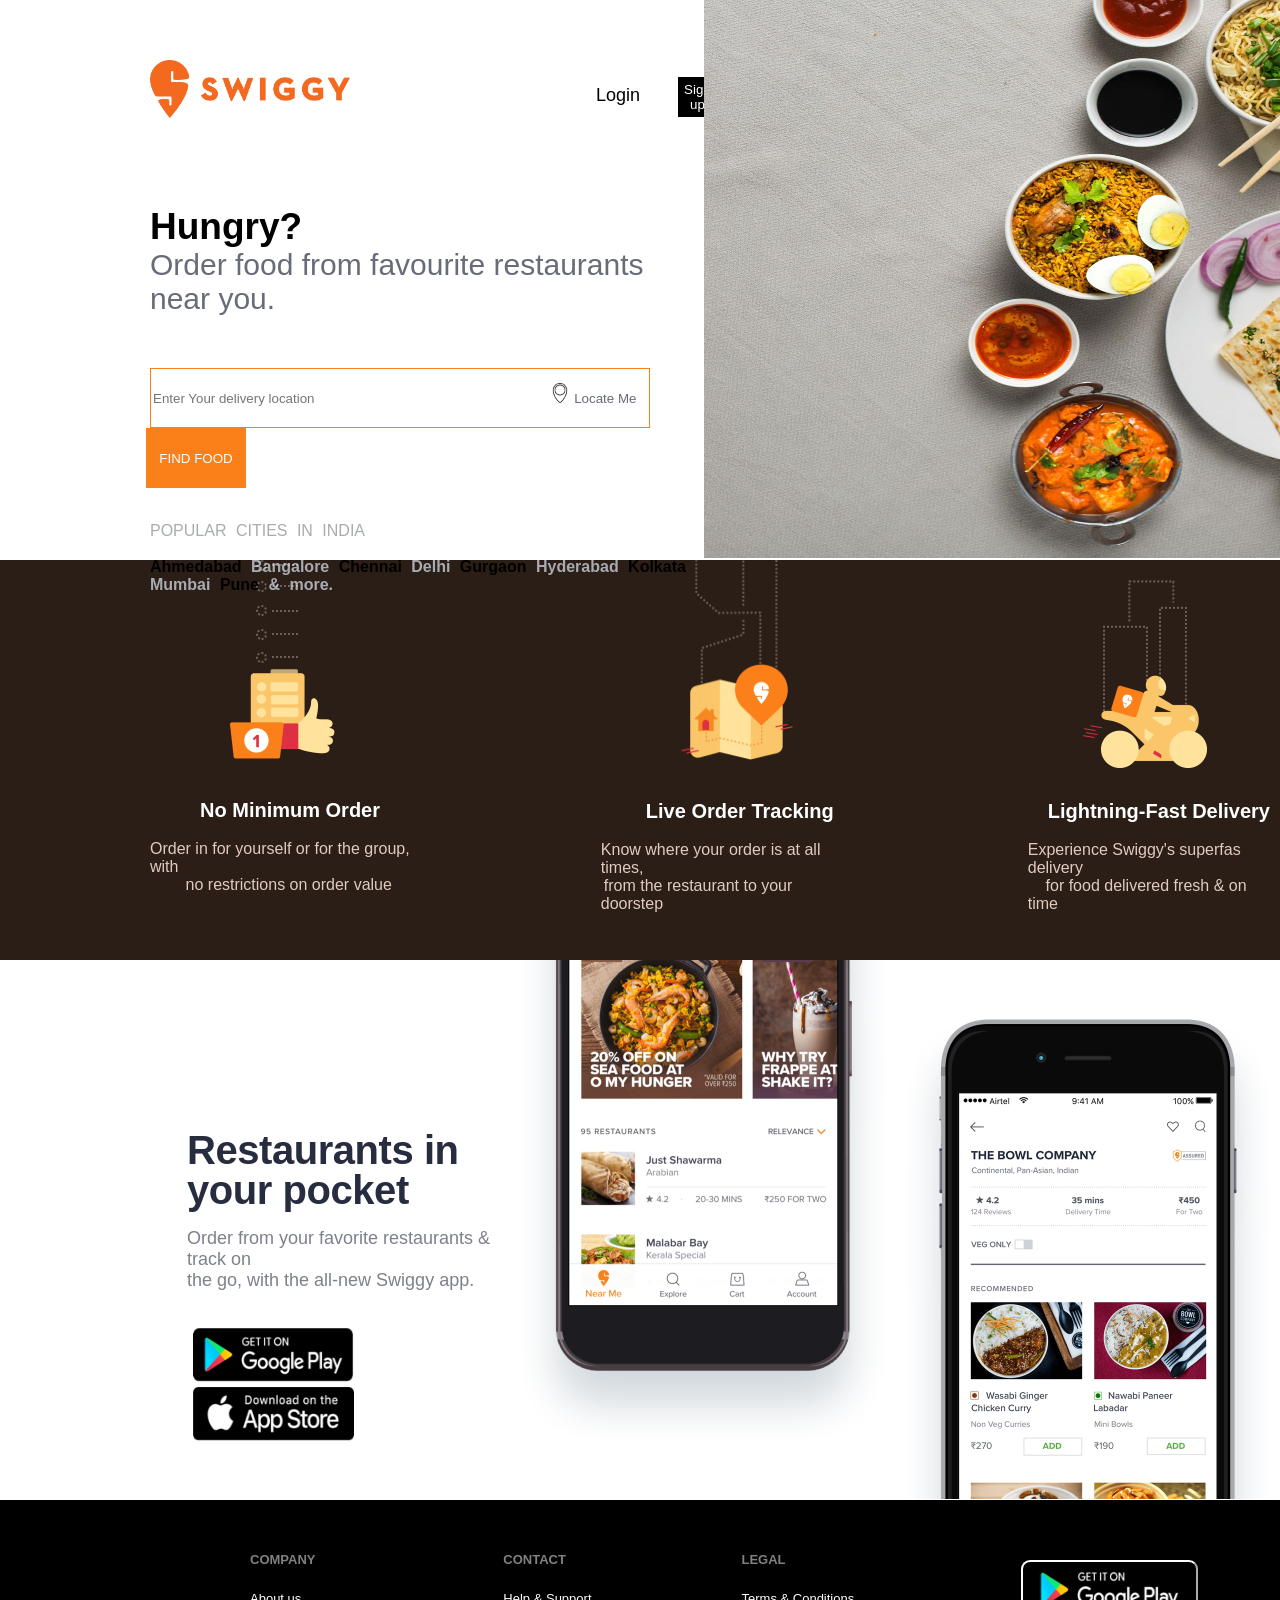
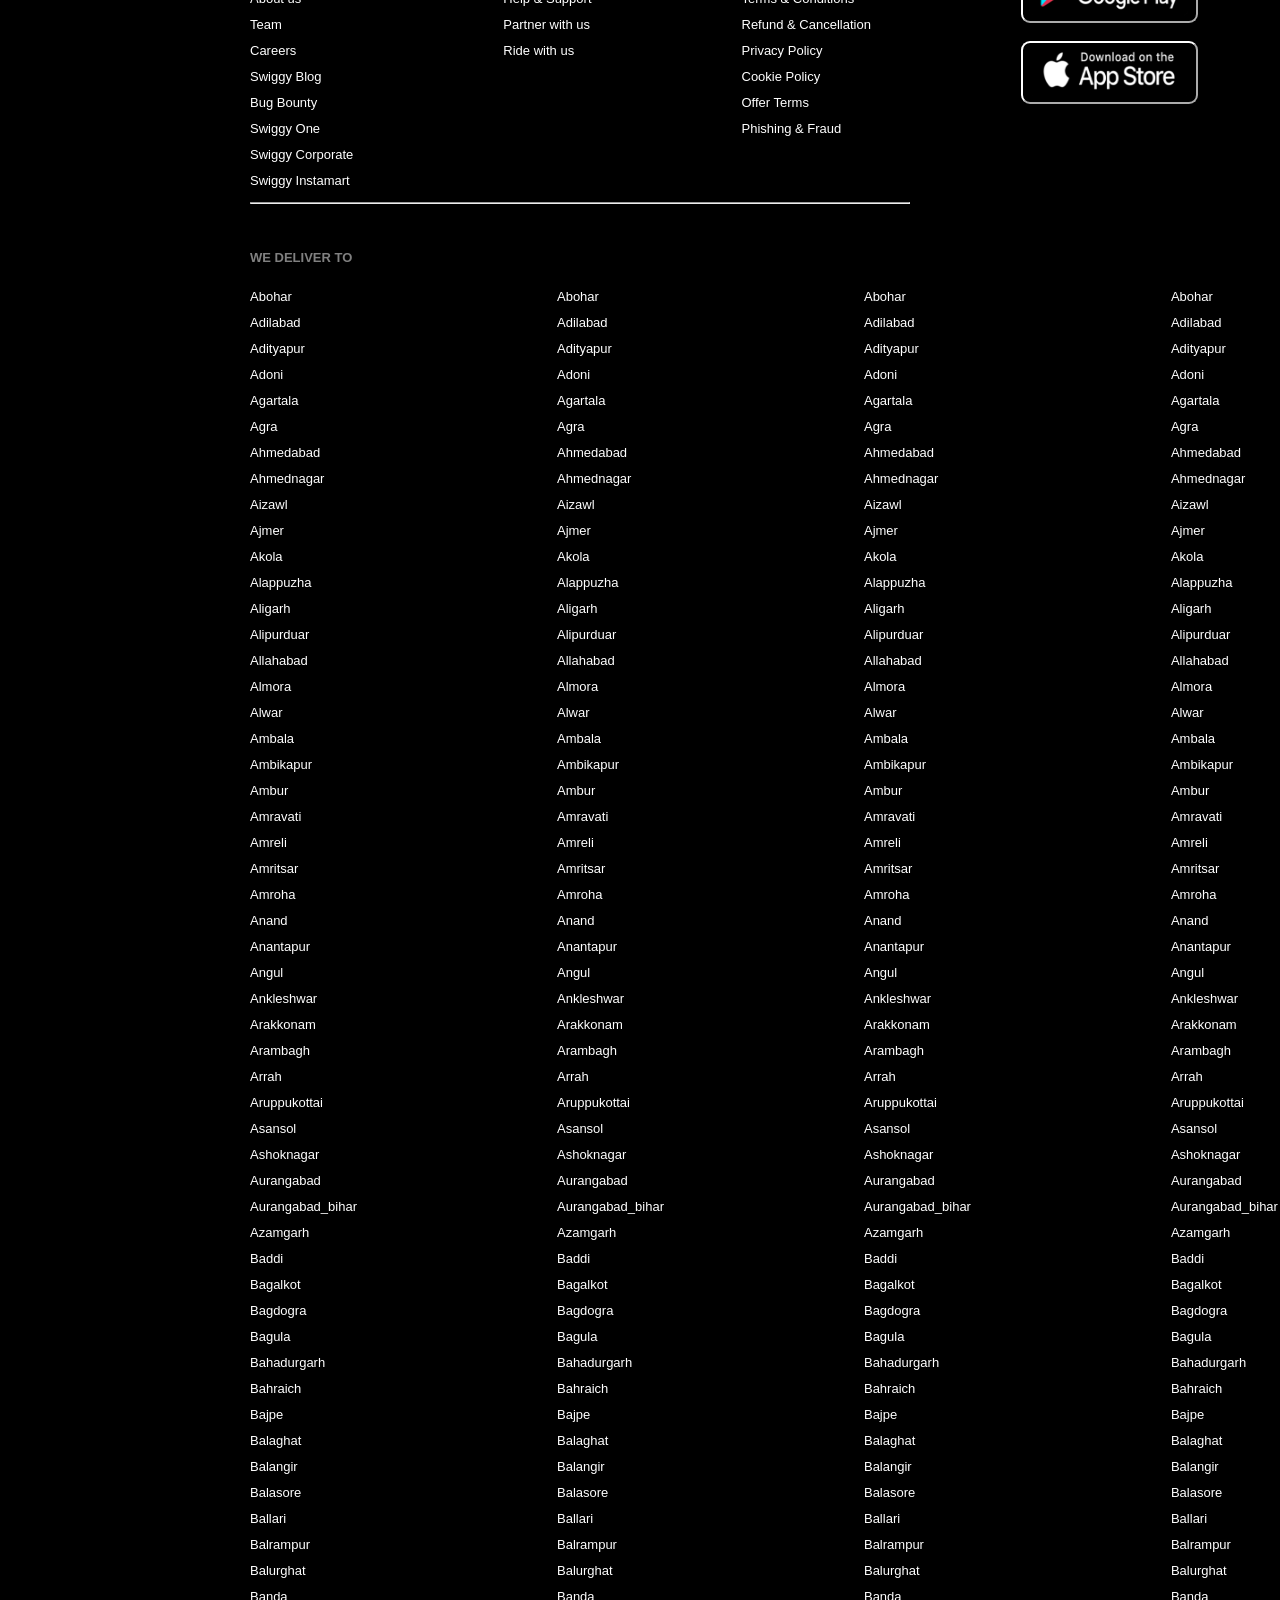
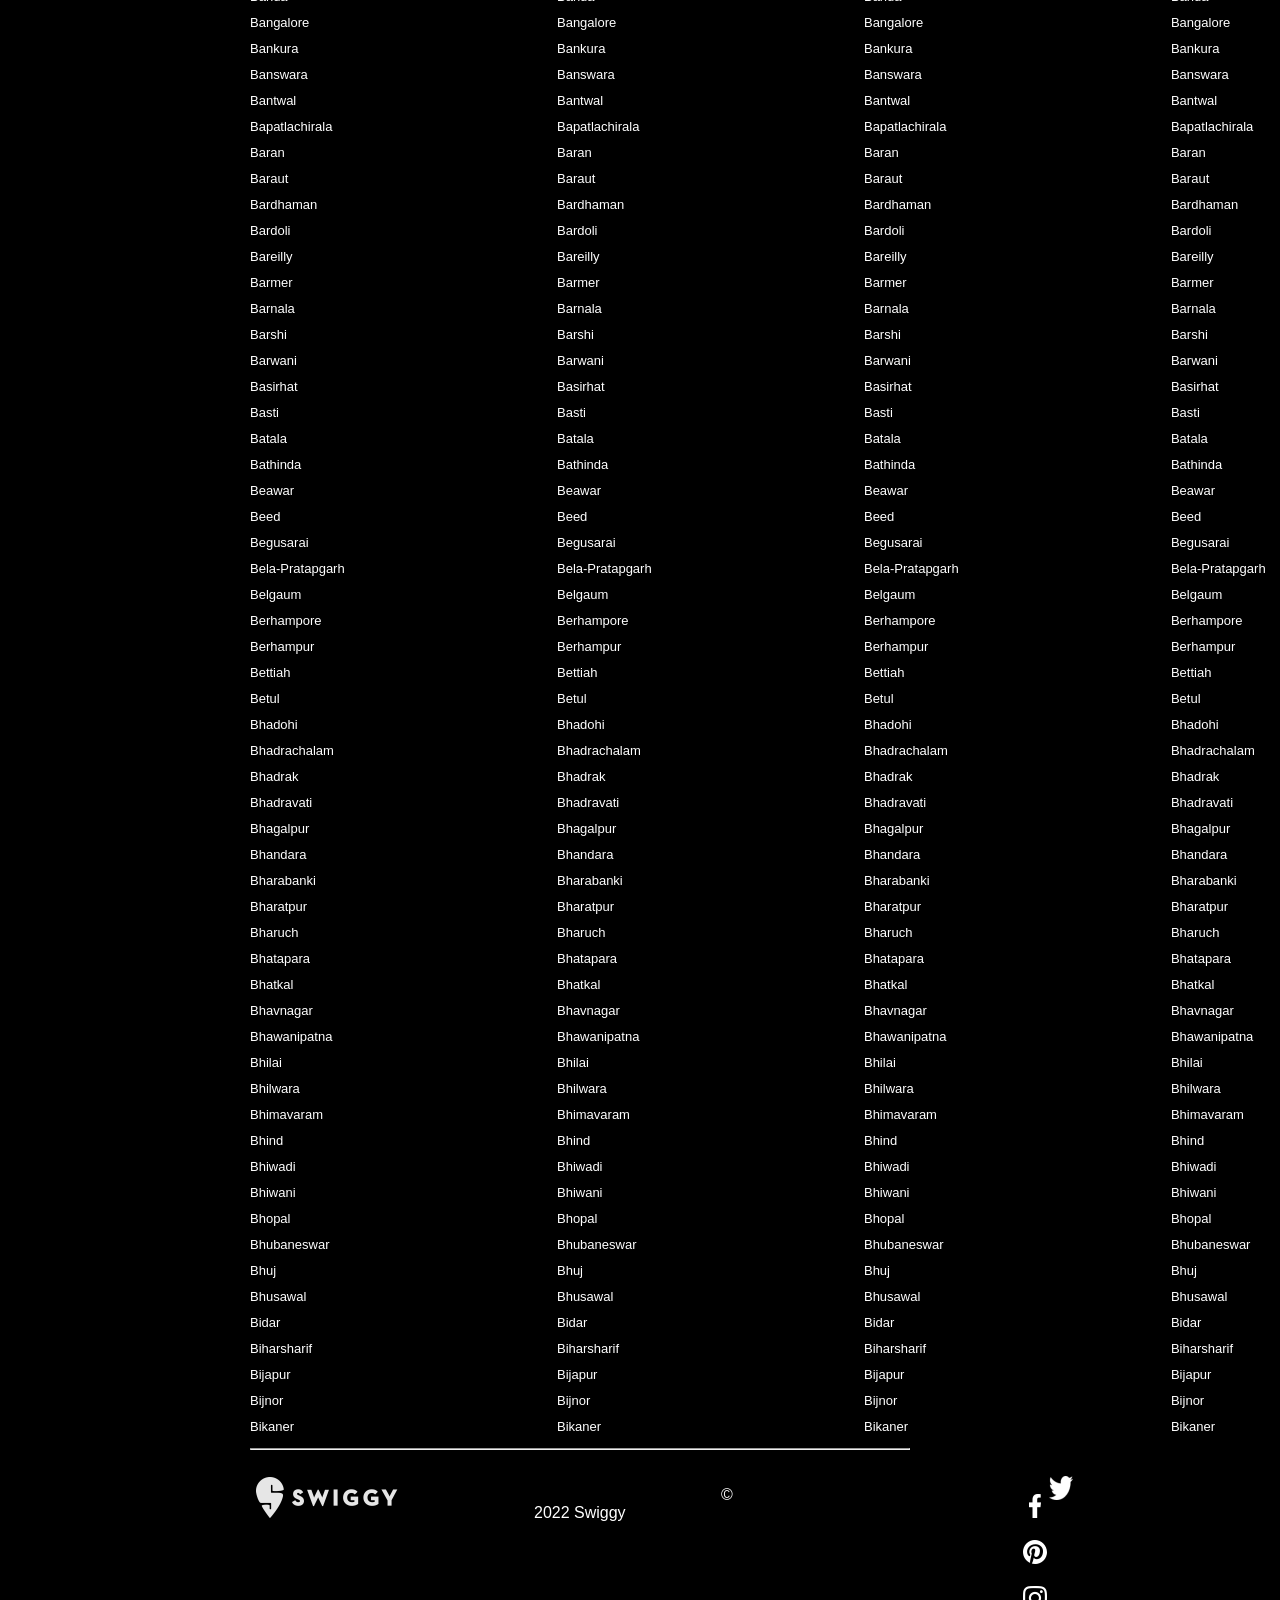
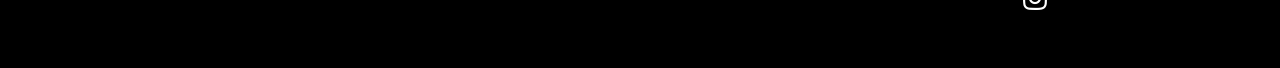
==== index.html @ a6a997e2 "2nd commit" ====
<!DOCTYPE html>
<html lang="en">
<head>
    <meta charset="UTF-8">
    <meta http-equiv="X-UA-Compatible" content="IE=edge">
    <meta name="viewport" content="width=device-width, initial-scale=1.0">
    <title>Swiggy</title>
    <link rel="stylesheet" href="style.css" type="text/css">
    <style>
     
    </style>
</head>
<body style="margin: 0px;">
<div class="mainbox">
    <div class="box1">
      <div class="navbar" style="padding-left: 150px;padding-top: 60px;font-family: arial,Helvetica Neue,sans-serif ;">
        
          <img src="swiggy-seeklogo.com.png" width="200px">&emsp;&emsp;&emsp;&emsp;&emsp;&emsp;&emsp;&emsp;&emsp;&emsp;&emsp;&emsp;&emsp;&emsp;&emsp;
          <button class="c log" type="button" style="height: 30px;margin-top: 20px;background-color:white;border: 0ch;font-size: large;cursor: pointer;" >Login</button>&emsp;&emsp;
          <button class="log2" type="button" style="background-color: black;color: white;width: 114.66px;height: 40px;margin-top:17px;border:0ch;cursor: pointer;">Sign up</button>

        </div><br>
        <br><br><br>
        <div style="padding-left: 150px;">
            <p>
                <span style="font-size: 37px;font-family: arial,Helvetica Neue,sans-serif;">
                    <strong>Hungry?</strong></span><br>
                <span style="color: #686b78;font-size: 30px;font-family:  arial,Helvetica Neue,sans-serif;">Order food from favourite restaurants near you.
                </span>

                
            </p>
          </div>
          <div  style="margin-left: 150px;"><br><br>

              <form style="font-family:  arial,Helvetica Neue,sans-serif;"> 
              <input type="search" placeholder="Enter Your delivery location" style="width: 500px;height: 60px;border: 1px solid #fc8019;">
              <button type="button" style="background-color: white;margin-left: -110px;border: 0px;color: #686b78;cursor: pointer;" ><img src="locate.png" height="20px">
                 Locate Me</button>
              <button type="submit" class="log3" style="height: 60px;margin-left: -4px;width: 100px;background-color: #fc8019;color: white;border: 0px;cursor: pointer;">FIND FOOD</button>
          </form><br>
          <p style="font-family: arial,Helvetica Neue,sans-serif;font-size: 16px;word-spacing: 5px;">
             <span style="color:#a9abb2 ;"> POPULAR CITIES IN INDIA</span><br><br>
             <span style="font-weight: 550;">
            Ahmedabad  <span style="color: #a9abb2;">Bangalore</span> Chennai 
            <span style="color: #a9abb2;">Delhi </span> Gurgaon  <span style="color: #a9abb2;">Hyderabad </span>
            Kolkata<br>  <span style="color: #a9abb2;">Mumbai </span>    
            Pune  <span style="color: #a9abb2;">& more. </span></span>
            </p>
            </div>
    </div>
    <div class="box2">
        <img src="lunch1_vlksgq.jpeg" style="width: 757px; height: 558px;">
    </div>


    
    
</div>

<div style="background-color: #2b1e16;width: 100%;height: 400px;">
     <div style="display: flex;">
         <div style="margin-left: 150px;"> 
             <img src="1.png" width="105" height="199" style="padding-left: 80px;">

             <div style="color: white;font-family: arial,Helvetica Neue,sans-serif;"><br><br>
            <span style="font-weight: 600;font-size: 20px;padding-left: 50px;">
                   No Minimum Order<br>

            </span>
            <span style="color: #e0cbc1;"><br>Order in for yourself or for the group, with <br>&nbsp;&nbsp;&nbsp;&nbsp;&nbsp;&nbsp;&nbsp;
             no restrictions on order value</span>

           </div>
        </div>
        <div style="padding-left: 180px;">
            <img src="2.png" width="112" height="200" style="padding-left: 80px;"> 
                <div style="font-family: arial,Helvetica Neue,sans-serif;"><br><br>
                    <span style="color: white;font-weight: 600;font-size: 20px;padding-left: 45px;">
                        Live Order Tracking
                    </span><br><br>
                    <span style="color:#e0cbc1 ;">Know where your order is at all times,<br> <span style="padding-left: 3px;">from the restaurant to your doorstep </span></span>
                </div>
        </div>
        <div style="margin-left: 180px; font-family: arial,Helvetica Neue,sans-serif;">
            <img src="3.png" width="124px" height="188px" style="padding-top: 20px;padding-left: 55px;">
            
            <div style="padding-top: 10px;"><br>
                
                <span style="color: white;font-weight: 600;font-size: 20px;padding-left: 20px;">
                    Lightning-Fast Delivery
                </span><br><br>
                <span style="color:#e0cbc1 ;">Experience Swiggy's superfas delivery <br>&nbsp;&nbsp;&nbsp;&nbsp;for food delivered fresh & on time </span>
                
            </div>
        </div>
    
       </div>
</div>

<div style="width: 100%;height: 540px;font-family: arial,Helvetica Neue,sans-serif;display: flex;">
    
    <div style="padding-left:187px;padding-top: 170px;">
        <span class="restro">
            Restaurants in <br>
            your pocket
        </span><br><br>
        <span style="font-size: 18px;color: #7e808c;font-weight: 300;">
            Order from your favorite restaurants & track on<br> the go, with the all-new Swiggy app.
        </span>
        <div><br><br>
            <button type="button" class="log2" style="border: 0px;background-color: white;cursor: pointer; "><img src="google.png" width="161px" height="54px"></button>
            <button type="button"  class="log2" style="border: 0px;background-color: white;cursor: pointer; "><img src="apple.png" width="161px" height="54px"></button>
        </div>
    </div>
    <div style="display: flex;">
       <div>
           <img src="phone1.png" width="384" height="489">
       </div> 
       <div style="padding-top: 50px;">
           <img src="phone2.png" width="384" height="489">
       </div>
    </div>

</div>
<div style="height: auto; background-color: black;">
     <div style="background-color: black;color: white;border: 0px;padding-left: 250px;padding-top: 50px; font-family: arial,Helvetica Neue,sans-serif;width: 300;display: flex;">
        <div>
        <span style="color: gray;font-size: 13PX;font-weight: 600;">
          COMPANY  
        </span>
        <br><br>
        <span style="font-weight: 300;font-size: 13px;">
            <span style="line-height: 2.0;">
                <a href="#" class="ab">
            About us<br>
            Team<br>
            Careers<br>
            Swiggy Blog<br>
            Bug Bounty<br>
            Swiggy One<br>
            Swiggy Corporate<br>
            Swiggy Instamart </a>
                </span>
        </span>
        </div>
        <div style="margin-left: 150px;">
            <span style="color: gray;font-size: 13PX;font-weight: 600;">
                CONTACT  
              </span>
              <br><br>
              <span style="font-weight: 300;font-size: 13px;">
                  <span style="line-height: 2.0;">
                    <a href="#" class="ab">
                    Help & Support<br>
                    Partner with us<br>
                    Ride with us</a>
                      </span>
              </span> 
        </div>

        <div style="margin-left: 150px;">
            <span style="color: gray;font-size: 13PX;font-weight: 600;">
                LEGAL  
              </span>
              <br><br>
              <span style="font-weight: 300;font-size: 13px;">
                  <span style="line-height: 2.0;">
                    <a href="#" class="ab">
                   Terms & Conditions<br>
                    Refund & Cancellation<br>
                    Privacy Policy<br>
                    Cookie Policy<br>
                    Offer Terms<br>
                    Phishing & Fraud</a>
                      </span>
              </span> 
        </div>
        <div style="margin-left: 150px;padding-top: 10px;">
            <span style="color: gray;font-size: 13PX;font-weight: 600;">
                <button type="button" class="log2" style="background-color: black;border-color: white; border-radius: 9px;cursor: pointer;"><img src="google.png" width="161px" height="54px"></button>
                <br><br>
                <button type="button" class="log2" style="background-color:  black; border-color: white;border-radius: 9px;cursor: pointer;"><img src="apple.png" width="161px" height="54px"></button>
              </span> 
        </div>
       
        </div>
        <div style="color: white;margin-left: 250px;margin-right:370px;font-family:arial,Helvetica Neue,sans-serif ;">
          <hr style="font-weight: 50;">
            <div style="display: flex;">
                
                 <div>
                    <br><br>
                <span style="color: gray;font-size: 13PX;font-weight: 600;">
                    WE DELIVER TO  
                  </span>
                  <br><br>
                  <span style="font-weight: 300;font-size: 13px;">
                      <span style="line-height: 2.0;">
                        <a href="" class="ab">
                        Abohar<br>
                        Adilabad<br>
                        Adityapur<br>
                        Adoni<br>
                        Agartala<br>
                        Agra<br>
                        Ahmedabad<br>
                        Ahmednagar<br>
                        Aizawl<br>
                        Ajmer<br>
                        Akola<br>
                        Alappuzha<br>
                        Aligarh<br>
                        Alipurduar<br>
                        Allahabad<br>
                        Almora<br>
                        Alwar<br>
                        Ambala<br>
                        Ambikapur<br>
                        Ambur<br>
                        Amravati<br>
                        Amreli<br>
                        Amritsar<br>
                        Amroha<br>
                        Anand<br>
                        Anantapur<br>
                        Angul<br>
                        Ankleshwar<br>
                        Arakkonam<br>
                        Arambagh<br>
                        Arrah<br>
                        Aruppukottai<br>
                        Asansol<br>
                        Ashoknagar<br>
                        Aurangabad<br>
                        Aurangabad_bihar<br>
                        Azamgarh<br>
                        Baddi<br>
                        Bagalkot<br>
                        Bagdogra<br>
                        Bagula<br>
                        Bahadurgarh<br>
                        Bahraich<br>
                        Bajpe<br>
                        Balaghat<br>
                        Balangir<br>
                        Balasore<br>
                        Ballari<br>
                        Balrampur<br>
                        Balurghat<br>
                        Banda<br>
                        Bangalore<br>
                        Bankura<br>
                        Banswara<br>
                        Bantwal<br>
                        Bapatlachirala<br>
                        Baran<br>
                        Baraut<br>
                        Bardhaman<br>
                        Bardoli<br>
                        Bareilly<br>
                        Barmer<br>
                        Barnala<br>
                        Barshi<br>
                        Barwani<br>
                        Basirhat<br>
                        Basti<br>
                        Batala<br>
                        Bathinda<br>
                        Beawar<br>
                        Beed<br>
                        Begusarai<br>
                        Bela-Pratapgarh<br>
                        Belgaum<br>
                        Berhampore<br>
                        Berhampur<br>
                        Bettiah<br>
                        Betul<br>
                        Bhadohi<br>
                        Bhadrachalam<br>
                        Bhadrak<br>
                        Bhadravati<br>
                        Bhagalpur<br>
                        Bhandara<br>
                        Bharabanki<br>
                        Bharatpur<br>
                        Bharuch<br>
                        Bhatapara<br>
                        Bhatkal<br>
                        Bhavnagar<br>
                        Bhawanipatna<br>
                        Bhilai<br>
                        Bhilwara<br>
                        Bhimavaram<br>
                        Bhind<br>
                        Bhiwadi<br>
                        Bhiwani<br>
                        Bhopal<br>
                        Bhubaneswar<br>
                        Bhuj<br>
                        Bhusawal<br>
                        Bidar<br>
                        Biharsharif<br>
                        Bijapur<br>
                        Bijnor<br>
                        Bikaner<br>
                    </a>
                          </span>
                  </span>  
          </div>
          
          
          <div style="margin-left: 200px;">
            <br><br>
              <br><br>
              <span style="font-weight: 300;font-size: 13px;">
                  <span style="line-height: 2.0;">
                    <a href="#" class="ab">
                    Abohar<br>
                    Adilabad<br>
                    Adityapur<br>
                    Adoni<br>
                    Agartala<br>
                    Agra<br>
                    Ahmedabad<br>
                    Ahmednagar<br>
                    Aizawl<br>
                    Ajmer<br>
                    Akola<br>
                    Alappuzha<br>
                    Aligarh<br>
                    Alipurduar<br>
                    Allahabad<br>
                    Almora<br>
                    Alwar<br>
                    Ambala<br>
                    Ambikapur<br>
                    Ambur<br>
                    Amravati<br>
                    Amreli<br>
                    Amritsar<br>
                    Amroha<br>
                    Anand<br>
                    Anantapur<br>
                    Angul<br>
                    Ankleshwar<br>
                    Arakkonam<br>
                    Arambagh<br>
                    Arrah<br>
                    Aruppukottai<br>
                    Asansol<br>
                    Ashoknagar<br>
                    Aurangabad<br>
                    Aurangabad_bihar<br>
                    Azamgarh<br>
                    Baddi<br>
                    Bagalkot<br>
                    Bagdogra<br>
                    Bagula<br>
                    Bahadurgarh<br>
                    Bahraich<br>
                    Bajpe<br>
                    Balaghat<br>
                    Balangir<br>
                    Balasore<br>
                    Ballari<br>
                    Balrampur<br>
                    Balurghat<br>
                    Banda<br>
                    Bangalore<br>
                    Bankura<br>
                    Banswara<br>
                    Bantwal<br>
                    Bapatlachirala<br>
                    Baran<br>
                    Baraut<br>
                    Bardhaman<br>
                    Bardoli<br>
                    Bareilly<br>
                    Barmer<br>
                    Barnala<br>
                    Barshi<br>
                    Barwani<br>
                    Basirhat<br>
                    Basti<br>
                    Batala<br>
                    Bathinda<br>
                    Beawar<br>
                    Beed<br>
                    Begusarai<br>
                    Bela-Pratapgarh<br>
                    Belgaum<br>
                    Berhampore<br>
                    Berhampur<br>
                    Bettiah<br>
                    Betul<br>
                    Bhadohi<br>
                    Bhadrachalam<br>
                    Bhadrak<br>
                    Bhadravati<br>
                    Bhagalpur<br>
                    Bhandara<br>
                    Bharabanki<br>
                    Bharatpur<br>
                    Bharuch<br>
                    Bhatapara<br>
                    Bhatkal<br>
                    Bhavnagar<br>
                    Bhawanipatna<br>
                    Bhilai<br>
                    Bhilwara<br>
                    Bhimavaram<br>
                    Bhind<br>
                    Bhiwadi<br>
                    Bhiwani<br>
                    Bhopal<br>
                    Bhubaneswar<br>
                    Bhuj<br>
                    Bhusawal<br>
                    Bidar<br>
                    Biharsharif<br>
                    Bijapur<br>
                    Bijnor<br>
                    Bikaner<br>
                </a>
                      </span>
              </span>  
          </div>
          <div style="margin-left: 200px;">
            
            <br><br><br><br>
            <span style="font-weight: 300;font-size: 13px;">
                <span style="line-height: 2.0;">
                    <a href="#" class="ab">
                  Abohar<br>
                  Adilabad<br>
                  Adityapur<br>
                  Adoni<br>
                  Agartala<br>
                  Agra<br>
                  Ahmedabad<br>
                  Ahmednagar<br>
                  Aizawl<br>
                  Ajmer<br>
                  Akola<br>
                  Alappuzha<br>
                  Aligarh<br>
                  Alipurduar<br>
                  Allahabad<br>
                  Almora<br>
                  Alwar<br>
                  Ambala<br>
                  Ambikapur<br>
                  Ambur<br>
                  Amravati<br>
                  Amreli<br>
                  Amritsar<br>
                  Amroha<br>
                  Anand<br>
                  Anantapur<br>
                  Angul<br>
                  Ankleshwar<br>
                  Arakkonam<br>
                  Arambagh<br>
                  Arrah<br>
                  Aruppukottai<br>
                  Asansol<br>
                  Ashoknagar<br>
                  Aurangabad<br>
                  Aurangabad_bihar<br>
                  Azamgarh<br>
                  Baddi<br>
                  Bagalkot<br>
                  Bagdogra<br>
                  Bagula<br>
                  Bahadurgarh<br>
                  Bahraich<br>
                  Bajpe<br>
                  Balaghat<br>
                  Balangir<br>
                  Balasore<br>
                  Ballari<br>
                  Balrampur<br>
                  Balurghat<br>
                  Banda<br>
                  Bangalore<br>
                  Bankura<br>
                  Banswara<br>
                  Bantwal<br>
                  Bapatlachirala<br>
                  Baran<br>
                  Baraut<br>
                  Bardhaman<br>
                  Bardoli<br>
                  Bareilly<br>
                  Barmer<br>
                  Barnala<br>
                  Barshi<br>
                  Barwani<br>
                  Basirhat<br>
                  Basti<br>
                  Batala<br>
                  Bathinda<br>
                  Beawar<br>
                  Beed<br>
                  Begusarai<br>
                  Bela-Pratapgarh<br>
                  Belgaum<br>
                  Berhampore<br>
                  Berhampur<br>
                  Bettiah<br>
                  Betul<br>
                  Bhadohi<br>
                  Bhadrachalam<br>
                  Bhadrak<br>
                  Bhadravati<br>
                  Bhagalpur<br>
                  Bhandara<br>
                  Bharabanki<br>
                  Bharatpur<br>
                  Bharuch<br>
                  Bhatapara<br>
                  Bhatkal<br>
                  Bhavnagar<br>
                  Bhawanipatna<br>
                  Bhilai<br>
                  Bhilwara<br>
                  Bhimavaram<br>
                  Bhind<br>
                  Bhiwadi<br>
                  Bhiwani<br>
                  Bhopal<br>
                  Bhubaneswar<br>
                  Bhuj<br>
                  Bhusawal<br>
                  Bidar<br>
                  Biharsharif<br>
                  Bijapur<br>
                  Bijnor<br>
                  Bikaner<br>
                </a>
                    </span>
            </span>  
        </div>
        <div style="margin-left: 200px;">
            <br><br>
            <br><br>
            <span style="font-weight: 300;font-size: 13px;">
                <span style="line-height: 2.0;">
                    <a href="#" class="ab">
                  Abohar<br>
                  Adilabad<br>
                  Adityapur<br>
                  Adoni<br>
                  Agartala<br>
                  Agra<br>
                  Ahmedabad<br>
                  Ahmednagar<br>
                  Aizawl<br>
                  Ajmer<br>
                  Akola<br>
                  Alappuzha<br>
                  Aligarh<br>
                  Alipurduar<br>
                  Allahabad<br>
                  Almora<br>
                  Alwar<br>
                  Ambala<br>
                  Ambikapur<br>
                  Ambur<br>
                  Amravati<br>
                  Amreli<br>
                  Amritsar<br>
                  Amroha<br>
                  Anand<br>
                  Anantapur<br>
                  Angul<br>
                  Ankleshwar<br>
                  Arakkonam<br>
                  Arambagh<br>
                  Arrah<br>
                  Aruppukottai<br>
                  Asansol<br>
                  Ashoknagar<br>
                  Aurangabad<br>
                  Aurangabad_bihar<br>
                  Azamgarh<br>
                  Baddi<br>
                  Bagalkot<br>
                  Bagdogra<br>
                  Bagula<br>
                  Bahadurgarh<br>
                  Bahraich<br>
                  Bajpe<br>
                  Balaghat<br>
                  Balangir<br>
                  Balasore<br>
                  Ballari<br>
                  Balrampur<br>
                  Balurghat<br>
                  Banda<br>
                  Bangalore<br>
                  Bankura<br>
                  Banswara<br>
                  Bantwal<br>
                  Bapatlachirala<br>
                  Baran<br>
                  Baraut<br>
                  Bardhaman<br>
                  Bardoli<br>
                  Bareilly<br>
                  Barmer<br>
                  Barnala<br>
                  Barshi<br>
                  Barwani<br>
                  Basirhat<br>
                  Basti<br>
                  Batala<br>
                  Bathinda<br>
                  Beawar<br>
                  Beed<br>
                  Begusarai<br>
                  Bela-Pratapgarh<br>
                  Belgaum<br>
                  Berhampore<br>
                  Berhampur<br>
                  Bettiah<br>
                  Betul<br>
                  Bhadohi<br>
                  Bhadrachalam<br>
                  Bhadrak<br>
                  Bhadravati<br>
                  Bhagalpur<br>
                  Bhandara<br>
                  Bharabanki<br>
                  Bharatpur<br>
                  Bharuch<br>
                  Bhatapara<br>
                  Bhatkal<br>
                  Bhavnagar<br>
                  Bhawanipatna<br>
                  Bhilai<br>
                  Bhilwara<br>
                  Bhimavaram<br>
                  Bhind<br>
                  Bhiwadi<br>
                  Bhiwani<br>
                  Bhopal<br>
                  Bhubaneswar<br>
                  Bhuj<br>
                  Bhusawal<br>
                  Bidar<br>
                  Biharsharif<br>
                  Bijapur<br>
                  Bijnor<br>
                  Bikaner<br>
                </a>
                    </span>
            </span>  
        </div>
          </div>
          <hr style="font-weight: 50;">
          <br>
          <div style="display: flex;">
              <div>
              <button style="background-color: black;border: 0px;cursor: pointer;">
            <img src="siggyblack.png" width="142" height="42">
                </button>
                
          </div>
          <div style="margin-top: 10px;padding-left: 130px;">
            <span style="padding-left: 187px;">
                © 2022 Swiggy
            </span>
          </div>
          <div style="padding-left: 290px;">&nbsp;&nbsp;&nbsp;&nbsp;&nbsp;&nbsp;
              <a href=""><img src="facebook.png" width="24" height="24"> </a>&nbsp;&nbsp;&nbsp;
              <a href="" ><img src="pinterest.png" width="24" height="24"> </a>&nbsp;&nbsp;&nbsp;
              <a href=""><img src="insta.png" width="24" height="24"> </a>&nbsp;&nbsp;&nbsp;
          </div><a href=""><img src="twitter.png" width="24" height="24"> </a>
          </div>
          <br><br>
        </div>
     </div>
</body>
</html>
---- style.css ----
.mainbox{
    display: flex;
    width: 100%;
    height: 560px;
    
}

.box1{
    width: 55%;
    height: 300px;
    ;
}

.box2{
    width: 45%;
    height: 300px;
    background-color: beige;
}


.navbar{
    display: flex;
}


.restro
    {
        font-size: 40px;
        font-weight: 600;
        width: 300px;
        line-height: 1;
        letter-spacing: -.45px;
        color: #282c3f;
    }

    .ab{
        text-decoration: none;
        color: white;
    }       


    .log{
        transition: 0.3s;
    }

    .log:hover{
        transform: scale(1.1);
        background-color: black;
        color:coral;
    }

    .log2{
        transition: 0.3s;
    }

    .log2:hover{
        transform: scale(1.1);
        background-color: white;
        color: black;
    }
    .log3:hover{
        transform: scale(1.1);
        background-color: white;
        color: coral;
    }
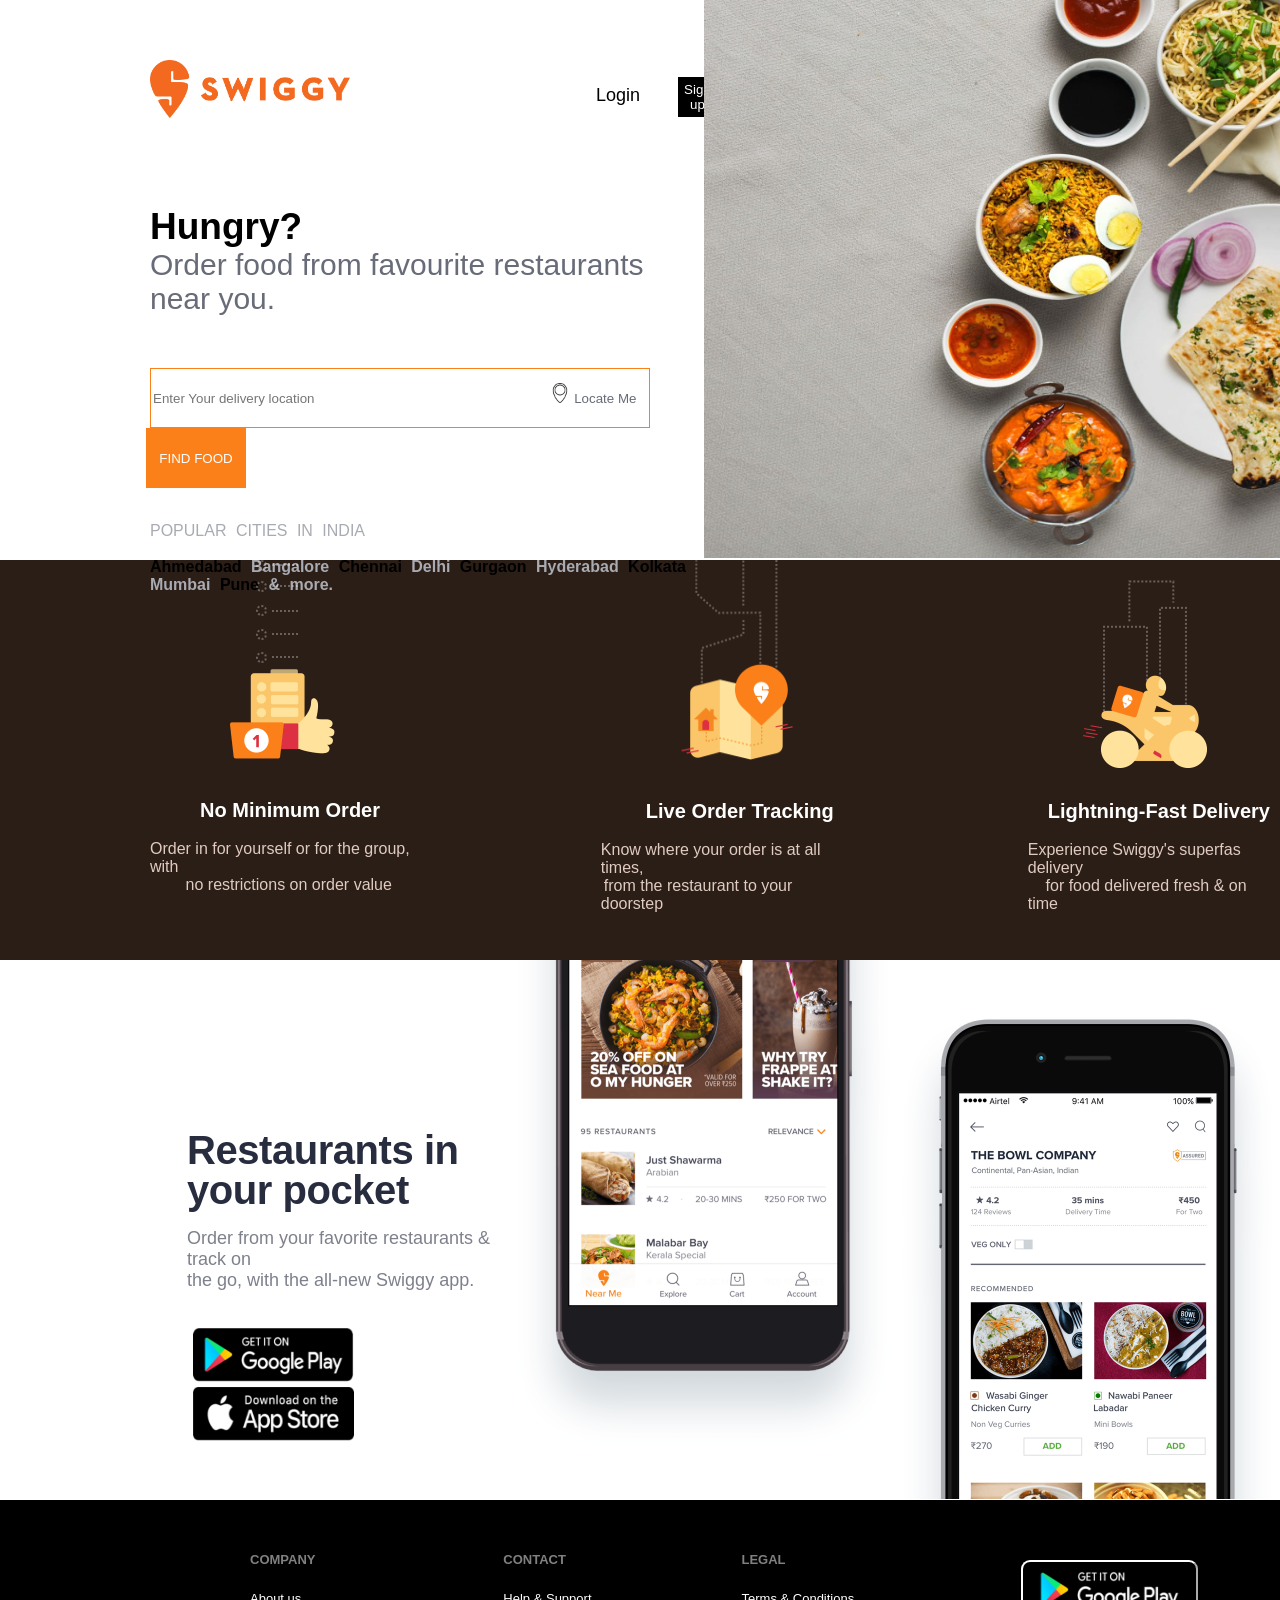
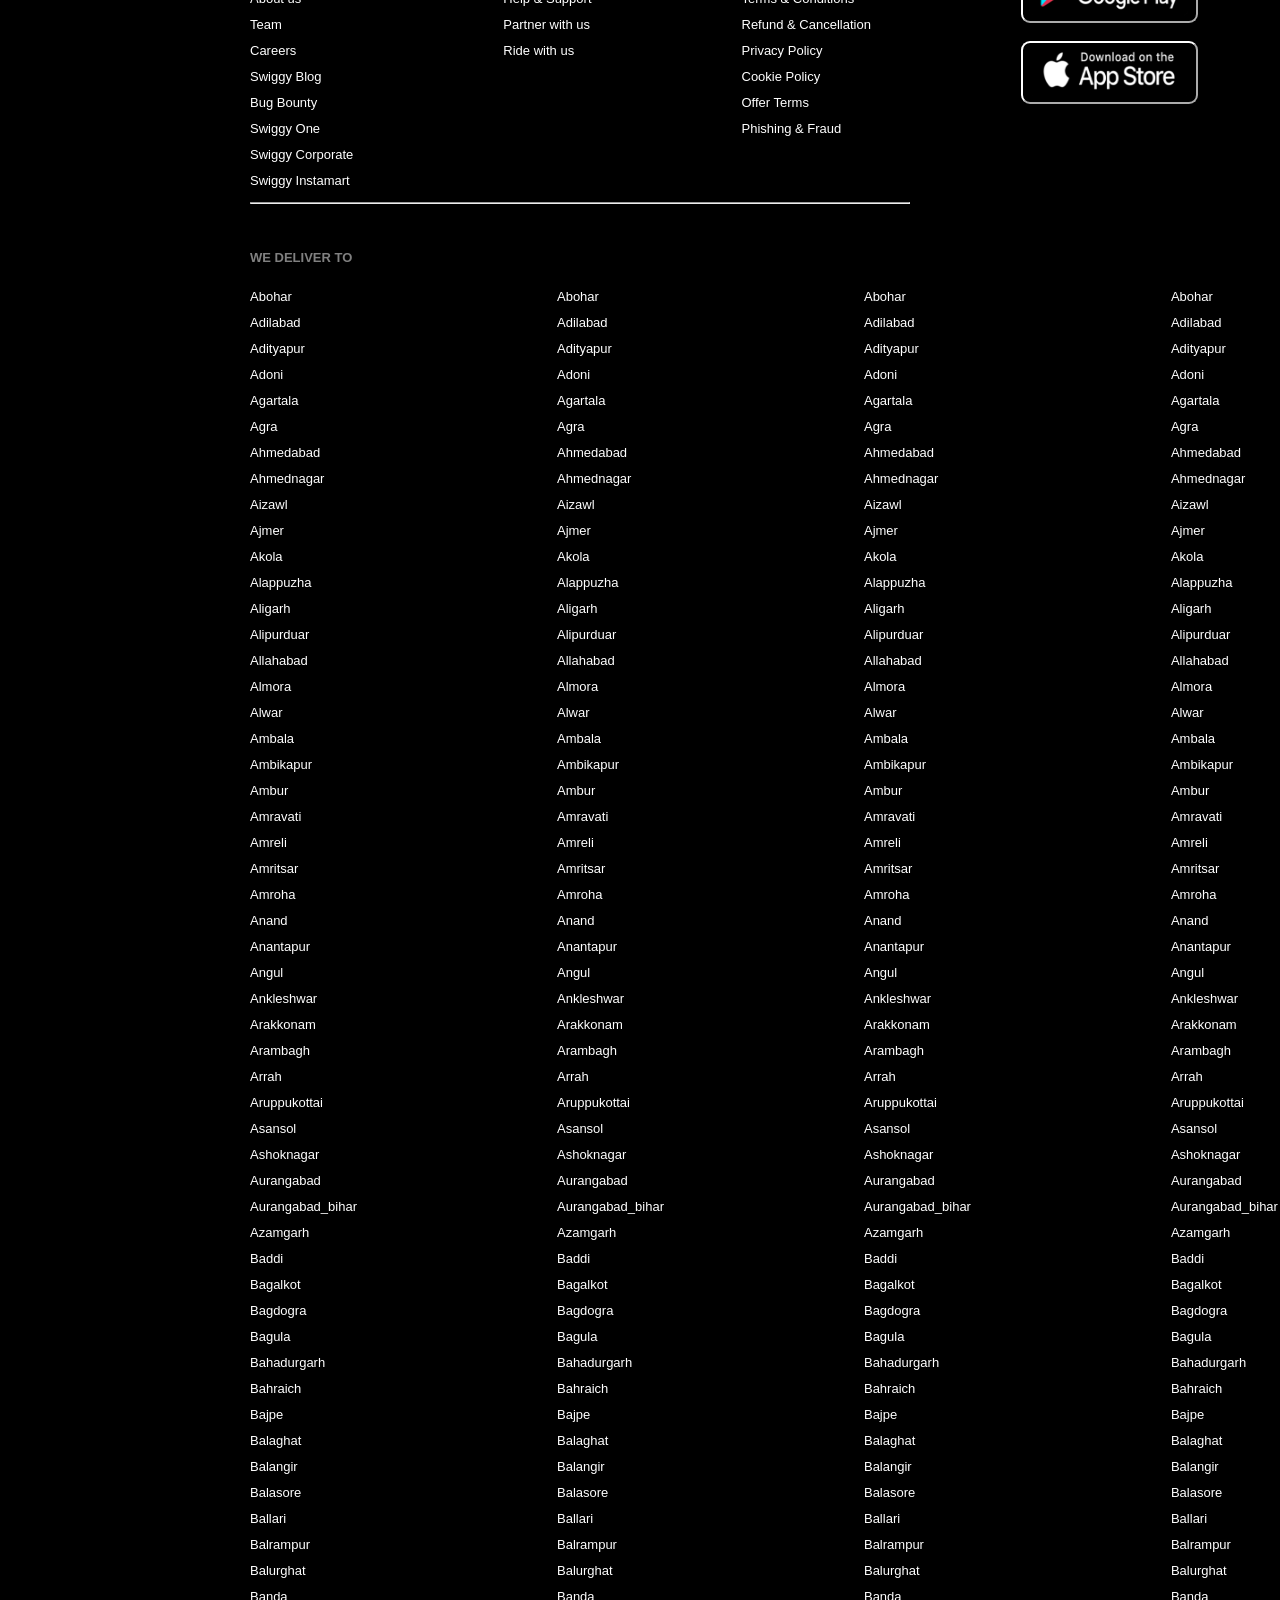
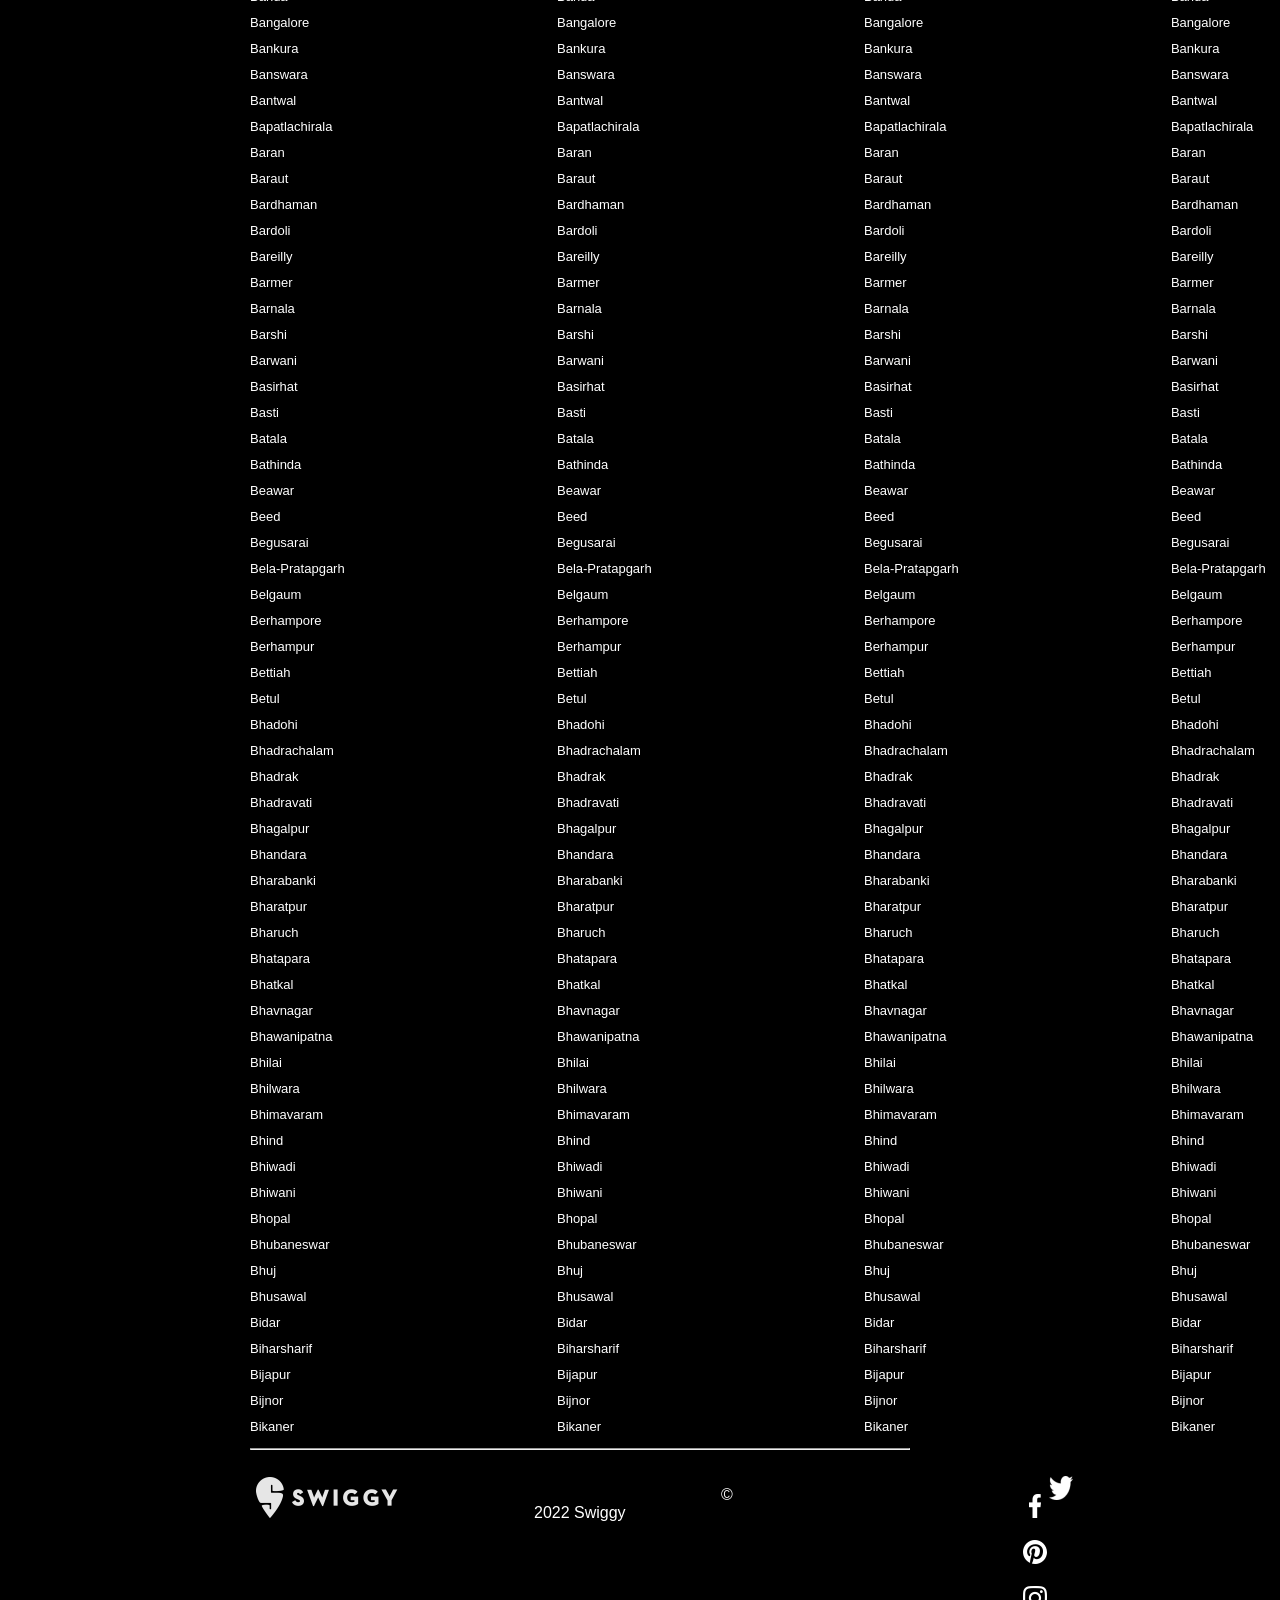
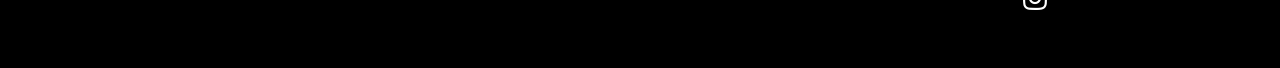
==== commit 54fdea92: "4th commit" ====
--- a/index.html
+++ b/index.html
@@ -6,9 +6,7 @@
     <meta name="viewport" content="width=device-width, initial-scale=1.0">
     <title>Swiggy</title>
     <link rel="stylesheet" href="style.css" type="text/css">
-    <style>
-     
-    </style>
+    <link rel="icon" href="siwg.png" sizes="16X16" type="image/icon type">
 </head>
 <body style="margin: 0px;">
 <div class="mainbox">
@@ -50,7 +48,7 @@
             </div>
     </div>
     <div class="box2">
-        <img src="lunch1_vlksgq.jpeg" style="width: 757px; height: 558px;">
+        <img src="lunch1_vlksgq.jpeg" style="width: 683px; height: 558px;">
     </div>
 
 
